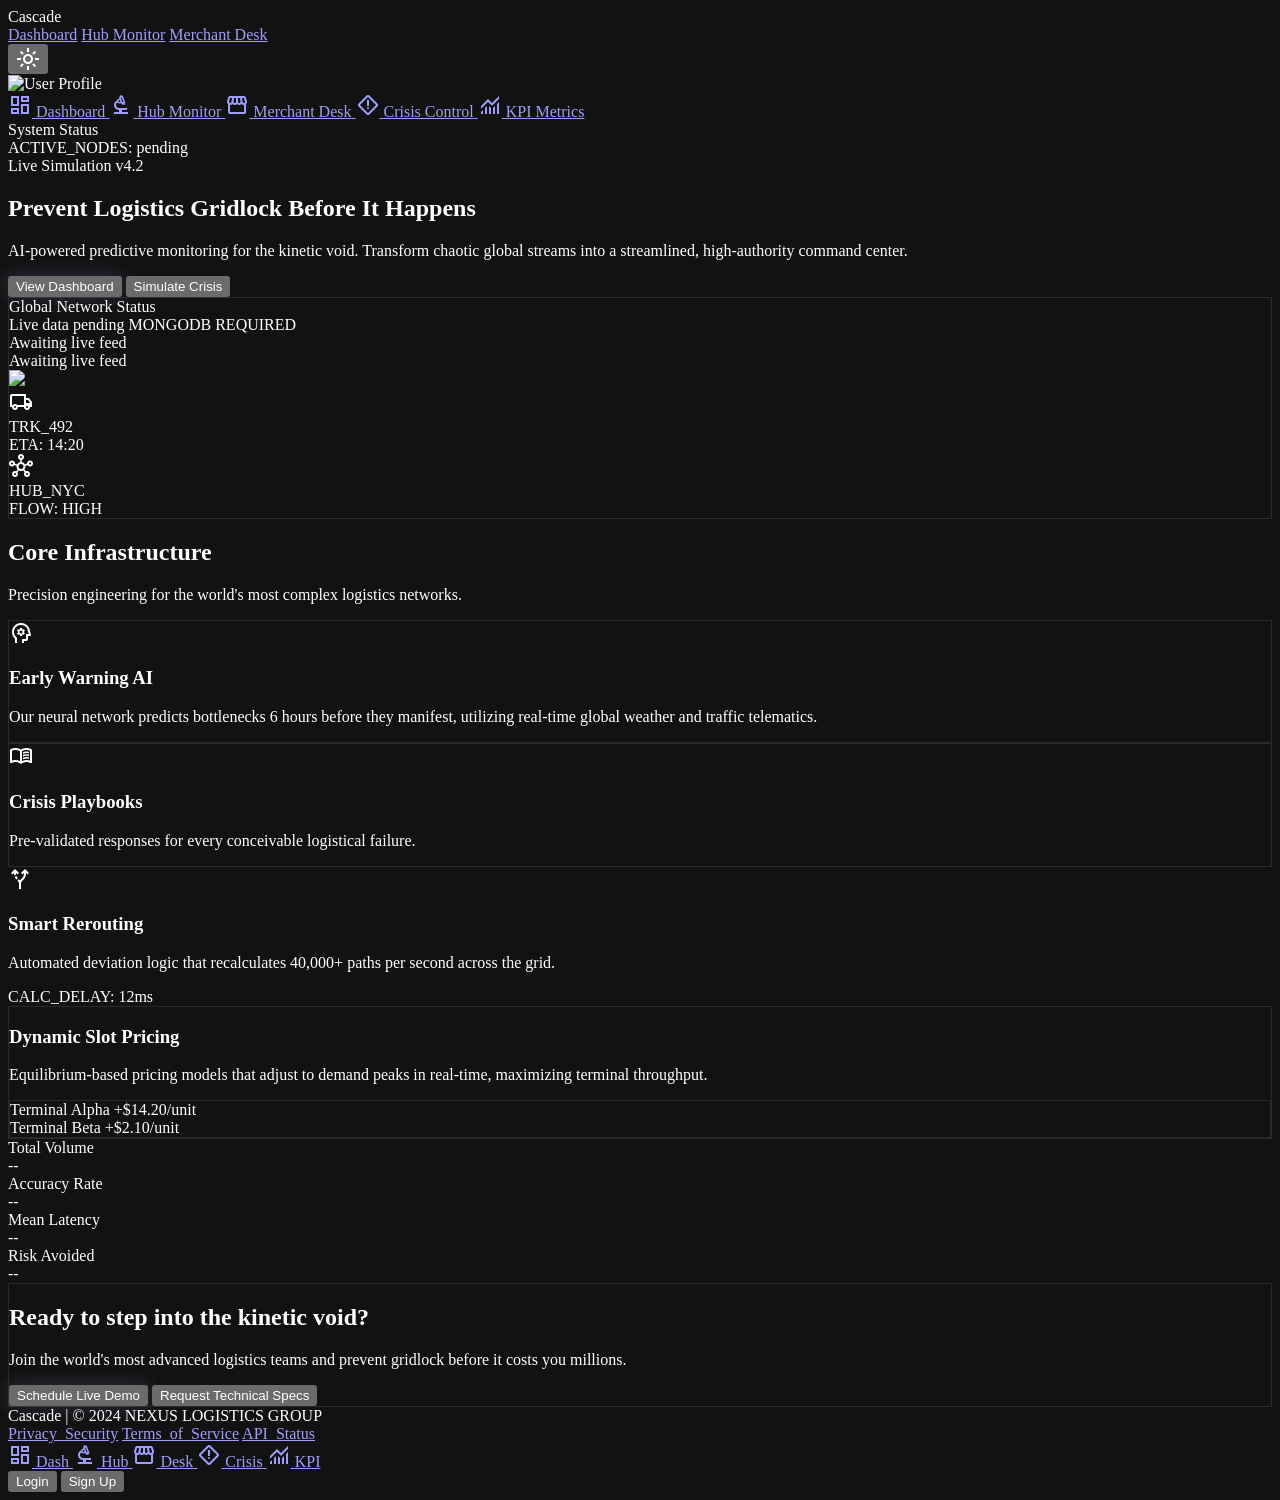
==== html/index.html @ f1e7810a "Initial commit - Cascade logistics project" ====
<!DOCTYPE html>

<html class="dark" lang="en"><head>
<meta charset="utf-8"/>
<meta content="width=device-width, initial-scale=1.0" name="viewport"/>
<link href="https://fonts.googleapis.com/css2?family=Inter:wght@400;500;600&amp;family=Space+Grotesk:wght@600;700&amp;family=JetBrains+Mono:wght@400;500&amp;family=Material+Symbols+Outlined:wght,FILL@100..700,0..1&amp;display=swap" rel="stylesheet"/>
<link href="https://fonts.googleapis.com/css2?family=Material+Symbols+Outlined:wght,FILL@100..700,0..1&amp;display=swap" rel="stylesheet"/>
<script src="https://cdn.tailwindcss.com?plugins=forms,container-queries"></script>
<script id="tailwind-config">
        tailwind.config = {
            darkMode: "class",
            theme: {
                extend: {
                    "colors": {
                        "tertiary-container": "#ff8f06",
                        "tertiary-fixed-dim": "#f38800",
                        "secondary-container": "#006b5f",
                        "on-secondary": "#005c52",
                        "on-tertiary-container": "#462300",
                        "on-primary-fixed": "#000000",
                        "on-error-container": "#ffb2b9",
                        "primary": "#ba9eff",
                        "error-container": "#a70138",
                        "on-tertiary": "#562c00",
                        "surface-container-high": "#141f38",
                        "surface-container": "#0f1930",
                        "background": "#060e20",
                        "secondary-dim": "#50ebd5",
                        "on-primary-fixed-variant": "#370086",
                        "on-error": "#490013",
                        "on-tertiary-fixed": "#291200",
                        "on-surface-variant": "#a3aac4",
                        "on-secondary-container": "#dcfff7",
                        "error-dim": "#d73357",
                        "tertiary-fixed": "#ff972e",
                        "on-tertiary-fixed-variant": "#592e00",
                        "primary-fixed-dim": "#a27cff",
                        "surface-container-low": "#091328",
                        "inverse-on-surface": "#4d556b",
                        "surface-dim": "#060e20",
                        "surface-container-lowest": "#000000",
                        "outline-variant": "#40485d",
                        "error": "#ff6e84",
                        "outline": "#6d758c",
                        "surface-container-highest": "#192540",
                        "surface-tint": "#ba9eff",
                        "inverse-primary": "#6e3bd7",
                        "primary-container": "#ae8dff",
                        "secondary": "#62fae3",
                        "primary-fixed": "#ae8dff",
                        "on-background": "#dee5ff",
                        "inverse-surface": "#faf8ff",
                        "surface": "#060e20",
                        "on-primary": "#39008c",
                        "surface-bright": "#1f2b49",
                        "on-surface": "#dee5ff",
                        "on-secondary-fixed-variant": "#00675c",
                        "surface-variant": "#192540",
                        "secondary-fixed": "#62fae3",
                        "tertiary-dim": "#ec8300",
                        "on-secondary-fixed": "#004840",
                        "on-primary-container": "#2b006e",
                        "tertiary": "#ffa450",
                        "secondary-fixed-dim": "#50ebd5",
                        "primary-dim": "#8455ef"
                    },
                    "borderRadius": {
                        "DEFAULT": "0.125rem",
                        "lg": "0.25rem",
                        "xl": "0.5rem",
                        "full": "0.75rem"
                    },
                    "fontFamily": {
                        "headline": ["Space Grotesk"],
                        "body": ["Inter"],
                        "label": ["Inter"],
                        "mono": ["JetBrains Mono"]
                    }
                },
            },
        }
</script>
<link href="../css/styles.css" rel="stylesheet"/>
<style>
        .material-symbols-outlined {
            font-variation-settings: 'FILL' 0, 'wght' 400, 'GRAD' 0, 'opsz' 24;
        }
        .kinetic-blur {
            backdrop-filter: blur(20px);
        }
        .ghost-border {
            border: 1px solid rgba(255, 255, 255, 0.1);
        }
        .primary-glow {
            box-shadow: 0 0 20px rgba(186, 158, 255, 0.2);
        }
        .no-scrollbar::-webkit-scrollbar {
            display: none;
        }
    </style>
<style>
    body {
      min-height: max(884px, 100dvh);
    }
  </style>
  </head>
<body class="bg-background text-on-background font-body selection:bg-primary/30 selection:text-primary">
<!-- TopAppBar -->
<header class="fixed top-0 w-full z-50 flex justify-between items-center px-8 h-20 bg-[#060e20]/60 backdrop-blur-xl border-b border-white/10 shadow-[0px_24px_48px_rgba(0,0,0,0.4)]">
<div class="flex items-center gap-8">
<span class="text-2xl font-semibold tracking-tighter text-[#ba9eff] font-headline">Cascade</span>
<nav class="hidden md:flex items-center gap-8">
<a class="text-[#ba9eff] border-b-2 border-[#ba9eff] pb-1 font-label text-sm uppercase tracking-widest" href="#">Dashboard</a>
<a class="text-[#dee5ff]/70 hover:text-[#dee5ff] transition-all duration-200 font-label text-sm uppercase tracking-widest" href="#">Hub Monitor</a>
<a class="text-[#dee5ff]/70 hover:text-[#dee5ff] transition-all duration-200 font-label text-sm uppercase tracking-widest" href="#">Merchant Desk</a>
</nav>
</div>
<div class="flex items-center gap-6">
<button class="material-symbols-outlined text-[#ba9eff] hover:bg-white/5 p-2 rounded-full transition-all">light_mode</button>
<div class="w-10 h-10 rounded-full border border-primary/30 overflow-hidden">
<img alt="User Profile" data-alt="professional headshot of a logistics executive in a dark suit with soft studio lighting and a clean tech background" src="https://lh3.googleusercontent.com/aida-public/[base64]"/>
</div>
</div>
</header>
<!-- Navigation Drawer (Desktop) -->
<aside class="fixed left-0 top-0 h-full z-40 hidden md:flex flex-col w-72 bg-[#060e20]/40 backdrop-blur-2xl border-r border-white/5 shadow-2xl shadow-black/50 pt-24">
<div class="flex flex-col gap-1 px-4">
<a class="flex items-center gap-4 px-6 py-4 bg-[#ba9eff]/10 text-[#ba9eff] border-r-4 border-[#ba9eff] group transition-all duration-300 translate-x-1" href="#">
<span class="material-symbols-outlined">dashboard</span>
<span class="font-label text-sm tracking-wide">Dashboard</span>
</a>
<a class="flex items-center gap-4 px-6 py-4 text-[#dee5ff]/50 hover:bg-white/5 hover:text-[#dee5ff] transition-colors group" href="#">
<span class="material-symbols-outlined">biotech</span>
<span class="font-label text-sm tracking-wide">Hub Monitor</span>
</a>
<a class="flex items-center gap-4 px-6 py-4 text-[#dee5ff]/50 hover:bg-white/5 hover:text-[#dee5ff] transition-colors group" href="#">
<span class="material-symbols-outlined">storefront</span>
<span class="font-label text-sm tracking-wide">Merchant Desk</span>
</a>
<a class="flex items-center gap-4 px-6 py-4 text-[#dee5ff]/50 hover:bg-white/5 hover:text-[#dee5ff] transition-colors group" href="#">
<span class="material-symbols-outlined">emergency_home</span>
<span class="font-label text-sm tracking-wide">Crisis Control</span>
</a>
<a class="flex items-center gap-4 px-6 py-4 text-[#dee5ff]/50 hover:bg-white/5 hover:text-[#dee5ff] transition-colors group" href="#">
<span class="material-symbols-outlined">monitoring</span>
<span class="font-label text-sm tracking-wide">KPI Metrics</span>
</a>
</div>
<div class="mt-auto p-8 bg-gradient-to-t from-white/5 to-transparent">
<div class="text-xs font-mono text-primary/40 uppercase tracking-widest mb-2">System Status</div>
<div class="flex items-center gap-2">
<div class="w-2 h-2 rounded-full bg-secondary shadow-[0_0_10px_#62fae3]"></div>
<span class="text-xs font-mono text-secondary">ACTIVE_NODES: 1,402</span>
</div>
</div>
</aside>
<main class="md:pl-72 pt-20 min-h-screen">
<!-- Hero Section -->
<section class="relative px-8 py-20 lg:py-32 overflow-hidden">
<div class="max-w-6xl mx-auto grid lg:grid-cols-2 gap-16 items-center">
<div class="relative z-10">
<div class="inline-flex items-center gap-2 px-3 py-1 rounded-full bg-primary/10 border border-primary/20 mb-8">
<span class="w-2 h-2 rounded-full bg-primary animate-pulse"></span>
<span class="text-[10px] font-mono text-primary uppercase tracking-[0.2em]">Live Simulation v4.2</span>
</div>
<h1 class="text-5xl lg:text-7xl font-headline font-semibold text-on-surface tracking-tighter leading-tight mb-6">
                        Prevent Logistics Gridlock <span class="text-primary">Before</span> It Happens
                    </h1>
<p class="text-xl text-on-surface-variant font-body mb-10 max-w-lg leading-relaxed">
                        AI-powered predictive monitoring for the kinetic void. Transform chaotic global streams into a streamlined, high-authority command center.
                    </p>
<div class="flex flex-wrap gap-4">
<button class="px-8 py-4 bg-gradient-to-r from-primary to-primary-dim rounded-xl font-headline font-semibold text-on-primary-fixed primary-glow hover:scale-[1.02] active:scale-[0.98] transition-all duration-200">
                            View Dashboard
                        </button>
<button class="px-8 py-4 rounded-xl border border-outline-variant text-secondary font-headline font-semibold hover:bg-white/5 transition-all duration-200">
                            Simulate Crisis
                        </button>
</div>
</div>
<!-- Animated Network Visual -->
<div class="relative aspect-square lg:aspect-video rounded-3xl overflow-hidden ghost-border bg-surface-container-lowest/50 backdrop-blur-md">
<div class="absolute inset-0 flex items-center justify-center opacity-40">
<div class="absolute w-[150%] h-[150%] bg-[radial-gradient(circle_at_center,_var(--tw-gradient-stops))] from-primary/10 via-transparent to-transparent"></div>
</div>
<div class="absolute inset-0 p-8 flex flex-col justify-between">
<div class="flex justify-between items-start">
<div class="space-y-1">
<div class="text-[10px] font-mono text-secondary uppercase tracking-widest">Global Network Status</div>
<div class="text-2xl font-mono text-on-surface">99.42% <span class="text-xs text-secondary">NORMAL</span></div>
</div>
<div class="flex gap-2">
<div class="px-2 py-1 bg-surface-container-high rounded text-[10px] font-mono text-on-surface-variant">NODE_ALPHA</div>
<div class="px-2 py-1 bg-surface-container-high rounded text-[10px] font-mono text-on-surface-variant">NODE_BETA</div>
</div>
</div>
<div class="relative h-full flex items-center justify-center">
<img class="w-full h-full object-cover opacity-20 mix-blend-overlay" data-alt="abstract network visualization showing glowing purple nodes and neon teal lines connecting data points over a dark background" src="https://lh3.googleusercontent.com/aida-public/[base64]"/>
<!-- Overlay UI elements -->
<div class="absolute top-1/4 left-1/4 p-3 bg-surface-container-highest/80 backdrop-blur-xl border border-primary/30 rounded-xl shadow-2xl">
<div class="flex items-center gap-3">
<div class="w-8 h-8 rounded-lg bg-primary/20 flex items-center justify-center">
<span class="material-symbols-outlined text-primary text-sm">local_shipping</span>
</div>
<div>
<div class="text-[10px] font-mono text-primary">TRK_492</div>
<div class="text-xs text-on-surface font-semibold">ETA: 14:20</div>
</div>
</div>
</div>
<div class="absolute bottom-1/3 right-1/4 p-3 bg-surface-container-highest/80 backdrop-blur-xl border border-secondary/30 rounded-xl shadow-2xl">
<div class="flex items-center gap-3">
<div class="w-8 h-8 rounded-lg bg-secondary/20 flex items-center justify-center">
<span class="material-symbols-outlined text-secondary text-sm">hub</span>
</div>
<div>
<div class="text-[10px] font-mono text-secondary">HUB_NYC</div>
<div class="text-xs text-on-surface font-semibold">FLOW: HIGH</div>
</div>
</div>
</div>
</div>
</div>
</div>
</div>
</section>
<!-- Bento Features Grid -->
<section class="px-8 py-24 bg-surface-container-low/30">
<div class="max-w-6xl mx-auto">
<div class="mb-16">
<h2 class="text-4xl font-headline font-semibold mb-4">Core Infrastructure</h2>
<p class="text-on-surface-variant max-w-2xl">Precision engineering for the world's most complex logistics networks.</p>
</div>
<div class="grid grid-cols-1 md:grid-cols-12 gap-6 auto-rows-[240px]">
<!-- Feature 1 -->
<div class="md:col-span-8 bg-surface-container rounded-3xl p-8 ghost-border hover:bg-surface-container-high transition-colors group flex flex-col justify-between overflow-hidden relative">
<div class="relative z-10">
<span class="material-symbols-outlined text-primary text-4xl mb-4">psychology</span>
<h3 class="text-2xl font-headline font-semibold mb-2">Early Warning AI</h3>
<p class="text-on-surface-variant max-w-md">Our neural network predicts bottlenecks 6 hours before they manifest, utilizing real-time global weather and traffic telematics.</p>
</div>
<div class="absolute bottom-0 right-0 w-64 h-64 bg-gradient-to-tl from-primary/10 to-transparent rounded-full -mr-16 -mb-16 group-hover:scale-110 transition-transform duration-500"></div>
</div>
<!-- Feature 2 -->
<div class="md:col-span-4 bg-surface-container-highest rounded-3xl p-8 ghost-border hover:border-tertiary/40 transition-all flex flex-col items-center text-center justify-center border-b-4 border-tertiary/20">
<span class="material-symbols-outlined text-tertiary text-5xl mb-6">menu_book</span>
<h3 class="text-xl font-headline font-semibold mb-2">Crisis Playbooks</h3>
<p class="text-sm text-on-surface-variant">Pre-validated responses for every conceivable logistical failure.</p>
</div>
<!-- Feature 3 -->
<div class="md:col-span-4 bg-[#060e20] rounded-3xl p-8 border border-white/5 hover:border-secondary/30 transition-all flex flex-col justify-between">
<div>
<div class="w-12 h-12 bg-secondary/10 rounded-xl flex items-center justify-center mb-6">
<span class="material-symbols-outlined text-secondary">alt_route</span>
</div>
<h3 class="text-xl font-headline font-semibold mb-2">Smart Rerouting</h3>
<p class="text-sm text-on-surface-variant">Automated deviation logic that recalculates 40,000+ paths per second across the grid.</p>
</div>
<div class="font-mono text-xs text-secondary/40">CALC_DELAY: 12ms</div>
</div>
<!-- Feature 4 -->
<div class="md:col-span-8 bg-surface-container rounded-3xl p-8 ghost-border overflow-hidden relative group">
<div class="flex flex-col h-full justify-between lg:flex-row lg:items-center gap-8">
<div class="max-w-xs">
<h3 class="text-2xl font-headline font-semibold mb-2">Dynamic Slot Pricing</h3>
<p class="text-on-surface-variant">Equilibrium-based pricing models that adjust to demand peaks in real-time, maximizing terminal throughput.</p>
</div>
<div class="flex-1 bg-background/50 rounded-2xl p-6 ghost-border">
<div class="space-y-4">
<div class="flex justify-between items-center text-[10px] font-mono text-on-surface-variant uppercase">
<span>Terminal Alpha</span>
<span class="text-secondary">+$14.20/unit</span>
</div>
<div class="h-2 w-full bg-surface-container-high rounded-full overflow-hidden">
<div class="h-full bg-secondary w-3/4 rounded-full"></div>
</div>
<div class="flex justify-between items-center text-[10px] font-mono text-on-surface-variant uppercase">
<span>Terminal Beta</span>
<span class="text-tertiary">+$2.10/unit</span>
</div>
<div class="h-2 w-full bg-surface-container-high rounded-full overflow-hidden">
<div class="h-full bg-tertiary w-1/4 rounded-full"></div>
</div>
</div>
</div>
</div>
</div>
</div>
</div>
</section>
<!-- Stats Section -->
<section class="px-8 py-20">
<div class="max-w-6xl mx-auto flex flex-wrap justify-between gap-12">
<div class="flex-1 min-w-[200px]">
<div class="text-[10px] font-mono text-primary uppercase tracking-[0.3em] mb-2">Total Volume</div>
<div class="text-4xl font-mono text-on-surface font-semibold tracking-tighter">4.82B<span class="text-primary text-xl">MT</span></div>
</div>
<div class="flex-1 min-w-[200px]">
<div class="text-[10px] font-mono text-secondary uppercase tracking-[0.3em] mb-2">Accuracy Rate</div>
<div class="text-4xl font-mono text-on-surface font-semibold tracking-tighter">99.8<span class="text-secondary text-xl">%</span></div>
</div>
<div class="flex-1 min-w-[200px]">
<div class="text-[10px] font-mono text-tertiary uppercase tracking-[0.3em] mb-2">Mean Latency</div>
<div class="text-4xl font-mono text-on-surface font-semibold tracking-tighter">122<span class="text-tertiary text-xl">ms</span></div>
</div>
<div class="flex-1 min-w-[200px]">
<div class="text-[10px] font-mono text-error uppercase tracking-[0.3em] mb-2">Risk Avoided</div>
<div class="text-4xl font-mono text-on-surface font-semibold tracking-tighter">$2.4<span class="text-error text-xl">BN</span></div>
</div>
</div>
</section>
<!-- CTA Section -->
<section class="px-8 py-32">
<div class="max-w-4xl mx-auto bg-gradient-to-br from-surface-container-high to-surface-container rounded-[2rem] p-12 lg:p-20 text-center relative overflow-hidden ghost-border">
<div class="absolute inset-0 bg-[radial-gradient(circle_at_top_right,_var(--tw-gradient-stops))] from-primary/10 via-transparent to-transparent"></div>
<div class="relative z-10">
<h2 class="text-4xl lg:text-5xl font-headline font-semibold mb-8">Ready to step into the kinetic void?</h2>
<p class="text-on-surface-variant mb-12 max-w-xl mx-auto text-lg leading-relaxed">
                        Join the world's most advanced logistics teams and prevent gridlock before it costs you millions.
                    </p>
<div class="flex flex-col sm:flex-row gap-4 justify-center">
<button class="px-10 py-5 bg-primary text-on-primary font-headline font-bold rounded-xl primary-glow hover:bg-primary-fixed-dim transition-all">Schedule Live Demo</button>
<button class="px-10 py-5 bg-white/5 border border-white/10 text-on-surface font-headline font-bold rounded-xl hover:bg-white/10 transition-all">Request Technical Specs</button>
</div>
</div>
</div>
</section>
<!-- Footer -->
<footer class="px-8 py-12 border-t border-white/5 text-on-surface-variant">
<div class="max-w-6xl mx-auto flex flex-col md:flex-row justify-between items-center gap-8">
<div class="flex items-center gap-4">
<span class="text-xl font-bold font-headline text-primary tracking-tighter uppercase">Cascade</span>
<span class="text-xs font-mono opacity-30">|</span>
<span class="text-[10px] font-mono uppercase tracking-widest">© 2024 NEXUS LOGISTICS GROUP</span>
</div>
<div class="flex gap-8 text-[10px] font-mono uppercase tracking-widest">
<a class="hover:text-primary transition-colors" href="#">Privacy_Security</a>
<a class="hover:text-primary transition-colors" href="#">Terms_of_Service</a>
<a class="hover:text-primary transition-colors" href="#">API_Status</a>
</div>
</div>
</footer>
</main>
<!-- BottomNavBar (Mobile Only) -->
<nav class="fixed bottom-0 left-0 w-full z-50 flex justify-around items-center px-4 py-3 md:hidden bg-[#060e20]/80 backdrop-blur-lg border-t border-white/10 shadow-[0_-10px_30px_rgba(0,0,0,0.5)] rounded-t-2xl">
<a class="flex flex-col items-center justify-center text-[#ba9eff] scale-110" href="#">
<span class="material-symbols-outlined">dashboard</span>
<span class="text-[10px] font-medium font-label">Dash</span>
</a>
<a class="flex flex-col items-center justify-center text-[#dee5ff]/40 hover:text-[#ba9eff]/80 transition-colors" href="#">
<span class="material-symbols-outlined">biotech</span>
<span class="text-[10px] font-medium font-label">Hub</span>
</a>
<a class="flex flex-col items-center justify-center text-[#dee5ff]/40 hover:text-[#ba9eff]/80 transition-colors" href="#">
<span class="material-symbols-outlined">storefront</span>
<span class="text-[10px] font-medium font-label">Desk</span>
</a>
<a class="flex flex-col items-center justify-center text-[#dee5ff]/40 hover:text-[#ba9eff]/80 transition-colors" href="#">
<span class="material-symbols-outlined">emergency_home</span>
<span class="text-[10px] font-medium font-label">Crisis</span>
</a>
<a class="flex flex-col items-center justify-center text-[#dee5ff]/40 hover:text-[#ba9eff]/80 transition-colors" href="#">
<span class="material-symbols-outlined">monitoring</span>
<span class="text-[10px] font-medium font-label">KPI</span>
</a>
</nav>
<script src="../js/api.js"></script>
<script src="../js/landing.js"></script>
</body></html>
---- css/styles.css ----
:root {
  color-scheme: dark;
}

html.theme-light {
  color-scheme: light;
}

body {
  transition: background-color 0.25s ease, color 0.25s ease;
}

#cascade-toast-root {
  position: fixed;
  top: 1.25rem;
  right: 1.25rem;
  z-index: 100;
  display: flex;
  flex-direction: column;
  gap: 0.75rem;
}

.cascade-toast {
  min-width: 240px;
  max-width: 360px;
  padding: 0.9rem 1rem;
  border-radius: 0.9rem;
  border: 1px solid rgba(255, 255, 255, 0.12);
  background: rgba(15, 25, 48, 0.94);
  color: #dee5ff;
  box-shadow: 0 20px 40px rgba(0, 0, 0, 0.3);
  backdrop-filter: blur(16px);
}

.cascade-toast.success {
  border-color: rgba(98, 250, 227, 0.35);
}

.cascade-toast.error {
  border-color: rgba(255, 110, 132, 0.35);
}

.cascade-toast.info {
  border-color: rgba(186, 158, 255, 0.35);
}

html.theme-light body {
  background: linear-gradient(180deg, #f6f9ff 0%, #eef2ff 100%) !important;
  color: #10203d !important;
}

html.theme-light header,
html.theme-light nav,
html.theme-light aside {
  background: rgba(255, 255, 255, 0.92) !important;
  color: #10203d !important;
  border-color: rgba(15, 23, 42, 0.08) !important;
}

html.theme-light .glass-panel,
html.theme-light .glass-card,
html.theme-light .kinetic-blur,
html.theme-light [class*="bg-surface-container"],
html.theme-light [class*="bg-surface-dim"],
html.theme-light [class*="bg-surface"] {
  background: rgba(255, 255, 255, 0.86) !important;
  color: #10203d !important;
  border-color: rgba(148, 163, 184, 0.28) !important;
}

html.theme-light h1,
html.theme-light h2,
html.theme-light h3,
html.theme-light h4,
html.theme-light p,
html.theme-light span,
html.theme-light label,
html.theme-light td,
html.theme-light th,
html.theme-light a,
html.theme-light button,
html.theme-light input,
html.theme-light select {
  color: inherit;
}

html.theme-light input,
html.theme-light select {
  background: rgba(241, 245, 249, 0.9) !important;
}

html.theme-light .cascade-toast {
  background: rgba(255, 255, 255, 0.95);
  color: #10203d;
  border-color: rgba(148, 163, 184, 0.3);
}
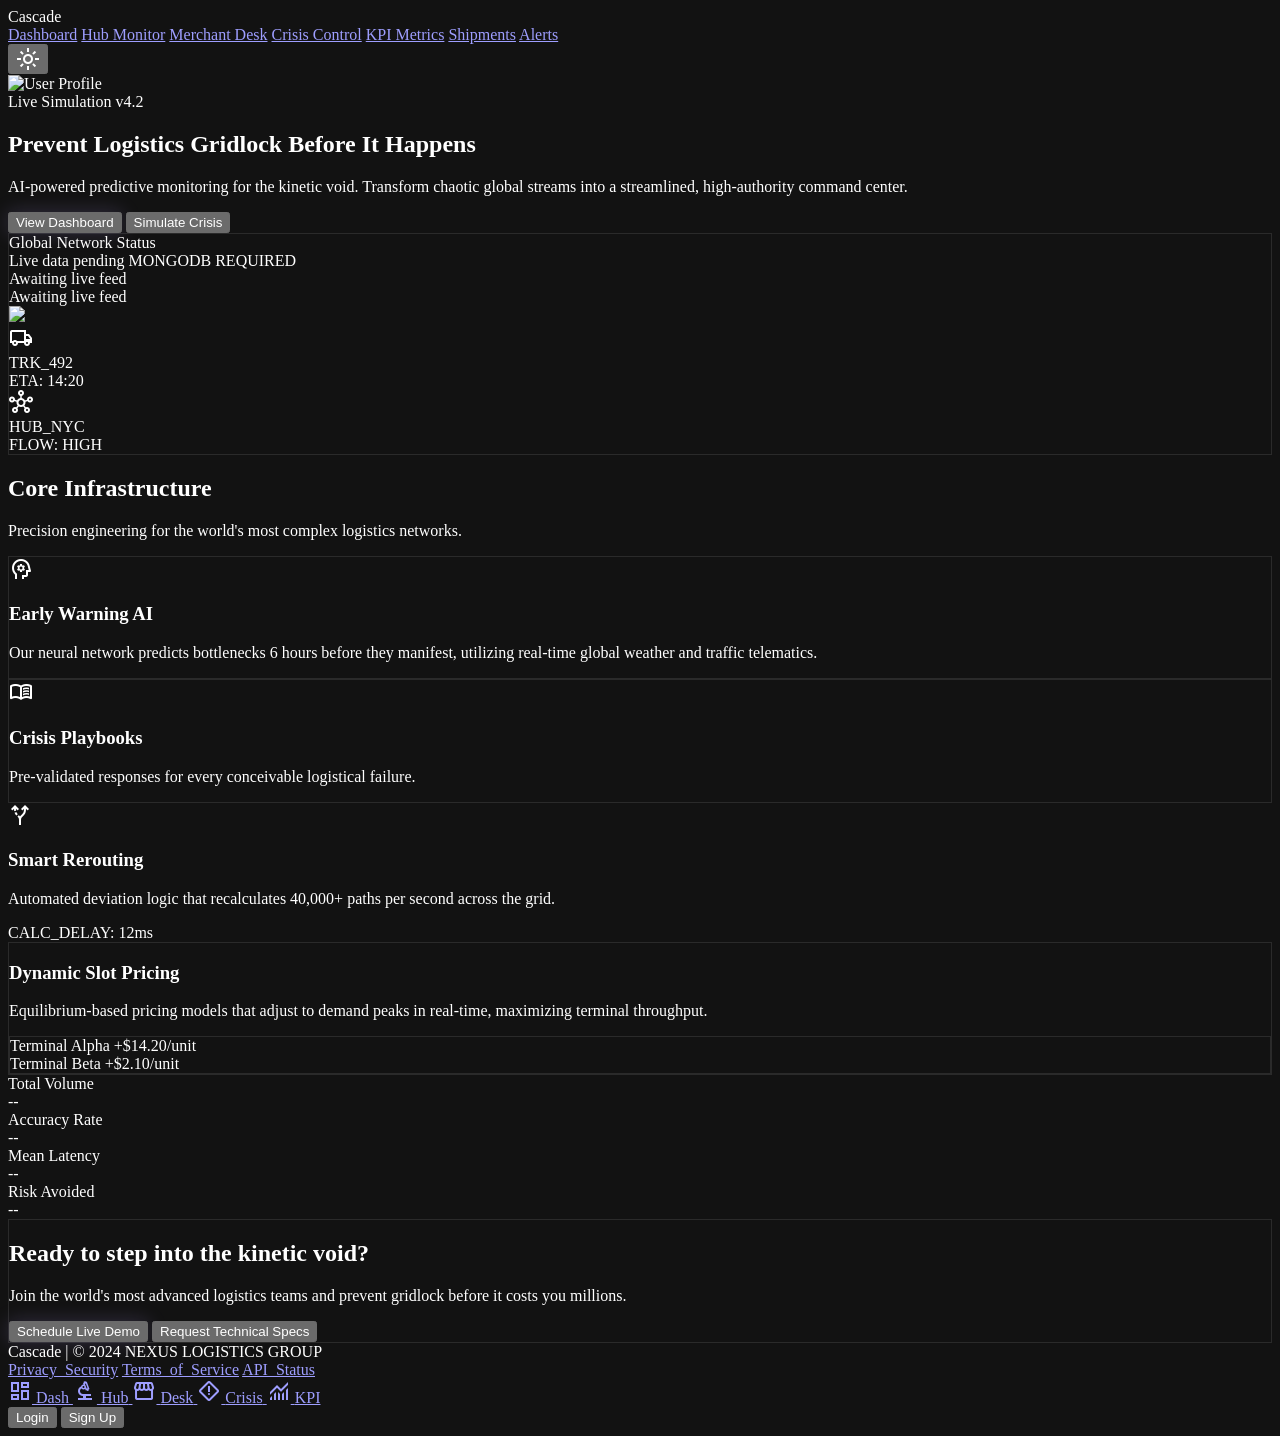
==== commit 79f020de: "Move sidebar navigation to top bar" ====
--- a/html/index.html
+++ b/html/index.html
@@ -109,10 +109,14 @@
 <header class="fixed top-0 w-full z-50 flex justify-between items-center px-8 h-20 bg-[#060e20]/60 backdrop-blur-xl border-b border-white/10 shadow-[0px_24px_48px_rgba(0,0,0,0.4)]">
 <div class="flex items-center gap-8">
 <span class="text-2xl font-semibold tracking-tighter text-[#ba9eff] font-headline">Cascade</span>
-<nav class="hidden md:flex items-center gap-8">
-<a class="text-[#ba9eff] border-b-2 border-[#ba9eff] pb-1 font-label text-sm uppercase tracking-widest" href="#">Dashboard</a>
-<a class="text-[#dee5ff]/70 hover:text-[#dee5ff] transition-all duration-200 font-label text-sm uppercase tracking-widest" href="#">Hub Monitor</a>
-<a class="text-[#dee5ff]/70 hover:text-[#dee5ff] transition-all duration-200 font-label text-sm uppercase tracking-widest" href="#">Merchant Desk</a>
+<nav class="hidden md:flex items-center gap-6">
+<a class="text-[#ba9eff] border-b-2 border-[#ba9eff] pb-1 font-label text-sm uppercase tracking-widest" href="/dashboard">Dashboard</a>
+<a class="text-[#dee5ff]/70 hover:text-[#dee5ff] transition-all duration-200 font-label text-sm uppercase tracking-widest" href="/hub-monitor">Hub Monitor</a>
+<a class="text-[#dee5ff]/70 hover:text-[#dee5ff] transition-all duration-200 font-label text-sm uppercase tracking-widest" href="/merchant">Merchant Desk</a>
+<a class="text-[#dee5ff]/70 hover:text-[#dee5ff] transition-all duration-200 font-label text-sm uppercase tracking-widest" href="/crisis-control">Crisis Control</a>
+<a class="text-[#dee5ff]/70 hover:text-[#dee5ff] transition-all duration-200 font-label text-sm uppercase tracking-widest" href="/kpi-dashboard">KPI Metrics</a>
+<a class="text-[#dee5ff]/70 hover:text-[#dee5ff] transition-all duration-200 font-label text-sm uppercase tracking-widest" href="/shipments">Shipments</a>
+<a class="text-[#dee5ff]/70 hover:text-[#dee5ff] transition-all duration-200 font-label text-sm uppercase tracking-widest" href="/alerts">Alerts</a>
 </nav>
 </div>
 <div class="flex items-center gap-6">
@@ -122,39 +126,7 @@
 </div>
 </div>
 </header>
-<!-- Navigation Drawer (Desktop) -->
-<aside class="fixed left-0 top-0 h-full z-40 hidden md:flex flex-col w-72 bg-[#060e20]/40 backdrop-blur-2xl border-r border-white/5 shadow-2xl shadow-black/50 pt-24">
-<div class="flex flex-col gap-1 px-4">
-<a class="flex items-center gap-4 px-6 py-4 bg-[#ba9eff]/10 text-[#ba9eff] border-r-4 border-[#ba9eff] group transition-all duration-300 translate-x-1" href="#">
-<span class="material-symbols-outlined">dashboard</span>
-<span class="font-label text-sm tracking-wide">Dashboard</span>
-</a>
-<a class="flex items-center gap-4 px-6 py-4 text-[#dee5ff]/50 hover:bg-white/5 hover:text-[#dee5ff] transition-colors group" href="#">
-<span class="material-symbols-outlined">biotech</span>
-<span class="font-label text-sm tracking-wide">Hub Monitor</span>
-</a>
-<a class="flex items-center gap-4 px-6 py-4 text-[#dee5ff]/50 hover:bg-white/5 hover:text-[#dee5ff] transition-colors group" href="#">
-<span class="material-symbols-outlined">storefront</span>
-<span class="font-label text-sm tracking-wide">Merchant Desk</span>
-</a>
-<a class="flex items-center gap-4 px-6 py-4 text-[#dee5ff]/50 hover:bg-white/5 hover:text-[#dee5ff] transition-colors group" href="#">
-<span class="material-symbols-outlined">emergency_home</span>
-<span class="font-label text-sm tracking-wide">Crisis Control</span>
-</a>
-<a class="flex items-center gap-4 px-6 py-4 text-[#dee5ff]/50 hover:bg-white/5 hover:text-[#dee5ff] transition-colors group" href="#">
-<span class="material-symbols-outlined">monitoring</span>
-<span class="font-label text-sm tracking-wide">KPI Metrics</span>
-</a>
-</div>
-<div class="mt-auto p-8 bg-gradient-to-t from-white/5 to-transparent">
-<div class="text-xs font-mono text-primary/40 uppercase tracking-widest mb-2">System Status</div>
-<div class="flex items-center gap-2">
-<div class="w-2 h-2 rounded-full bg-secondary shadow-[0_0_10px_#62fae3]"></div>
-<span class="text-xs font-mono text-secondary">ACTIVE_NODES: 1,402</span>
-</div>
-</div>
-</aside>
-<main class="md:pl-72 pt-20 min-h-screen">
+<main class="pt-20 min-h-screen">
 <!-- Hero Section -->
 <section class="relative px-8 py-20 lg:py-32 overflow-hidden">
 <div class="max-w-6xl mx-auto grid lg:grid-cols-2 gap-16 items-center">
